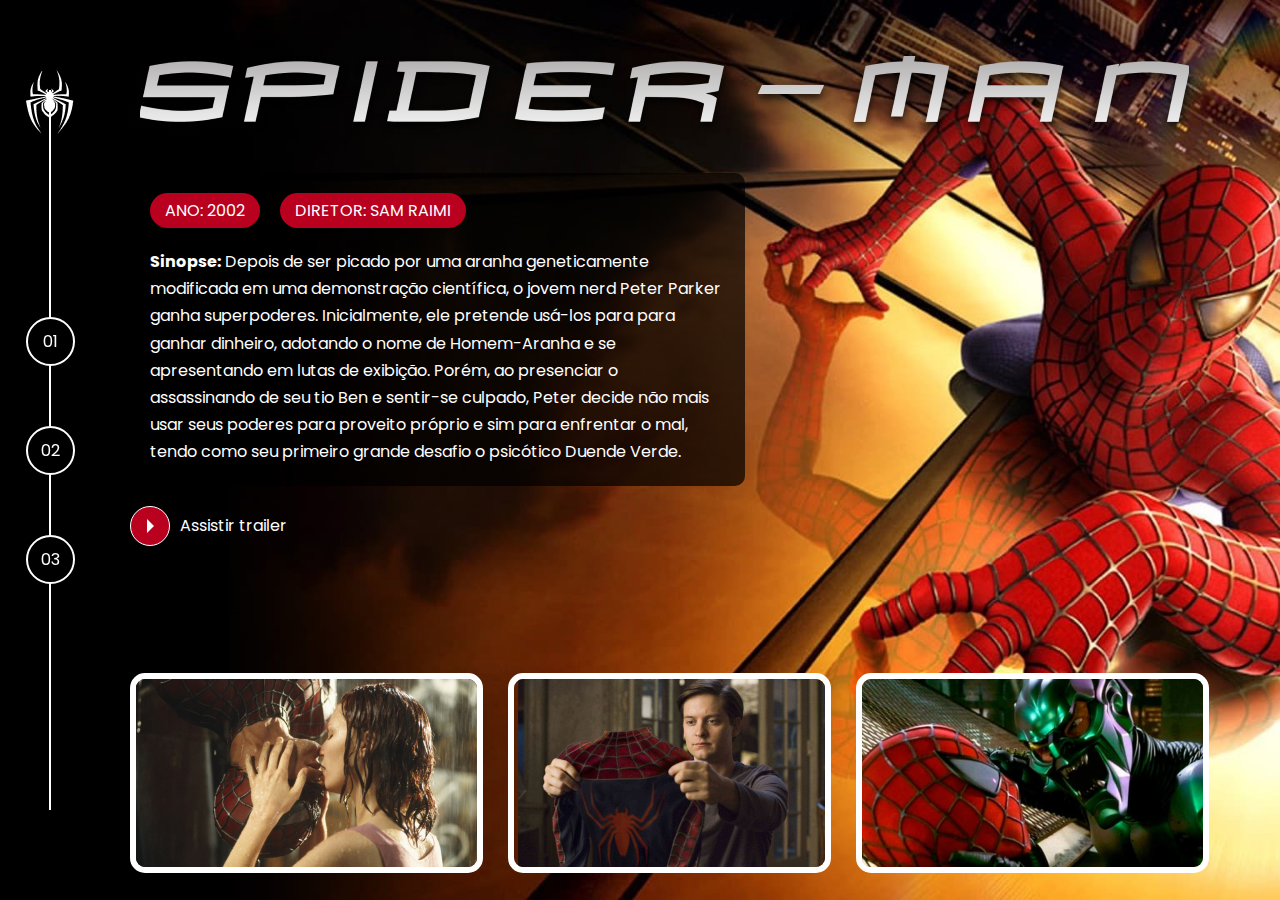
==== pages/tobey-maguire/spiderman1.html @ 0aff6899 "pagina dois toby maguire" ====
<!DOCTYPE html>
<html lang="pt-br">
<head>
    <meta charset="UTF-8">
    <meta http-equiv="X-UA-Compatible" content="IE=edge">
    <meta name="viewport" content="width=device-width, initial-scale=1.0">
    <link href="../../assets/css/internal.css" rel="stylesheet"/>
    <title>Spider-Man | Miranhaverso</title>
</head>

<body>
    <div class="s-wrapper">

    <div class="s-left-column">
         <nav class="navigator">
            <div class="navigator__icon">
            <a href="../../index.html">
            <img src="../../assets/images/icons/spiderman1.png" />
            </a>
    </div>

            <ul>
                <li><a href="#01">01</a></li>
                <li><a href="#02">02</a></li>
                <li><a href="#03">03</a></li>
            </ul>

        </nav>
       </div>

       <div class="s-main-content s-spiderman-01-01">
            <div class="s-main-content__top">
                <div class="s-logo">
                <img src="../../assets/images/spiderman-tobey/logo.png" alt="SpiderMan-2002" title="Spiderman (2002)"/>
        </div>
        
        <div class="s-description">
            <div class="pills">
                <ul>
                    <li>Ano: 2002</li>
                    <li>Diretor: Sam Raimi</li>
                </ul>
            </div>
            
            <div class="s-description__text">
                    <p><strong>Sinopse:</strong>&nbsp;Depois de ser picado por uma aranha geneticamente modificada em uma
                      demonstração científica, o jovem nerd Peter Parker ganha superpoderes. Inicialmente, ele pretende usá-los
                      para para ganhar dinheiro, adotando o nome de Homem-Aranha e se apresentando em lutas de exibição. Porém,
                      ao presenciar o assassinando de seu tio Ben e sentir-se culpado, Peter decide não mais usar seus poderes
                      para proveito próprio e sim para enfrentar o mal, tendo como seu primeiro grande desafio o psicótico
                      Duende Verde.</p>
            </div>
                </div>

                <div class="s-links">
                    <ul>
                      <li>
                        <a href="https://www.youtube.com/watch?v=TYMMOjBUPMM" class="link-button" target="_blank">
                          <span class="icon">
                            <div class="play-icon">&nbsp;</div>
                          </span>
                          <span class="label">
                            Assistir trailer
                          </span>
                        </a>
                      </li>
                    </ul>
                  </div>
       </div>
       
        <div class="s-main-content__bottom">
            <div class="gallery">
                <ul>
                    <li>
                        <a href="#"><img src="../../assets/images/spiderman-tobey/gallery/movie-01/image-01.png" alt="">
                        </a>
                    </li>
                    <li>
                        <a href="#"><img src="../../assets/images/spiderman-tobey/gallery/movie-01/image-02.png" alt="">
                        </a>
                    </li>
                    <li>
                        <a href="#"><img src="../../assets/images/spiderman-tobey/gallery/movie-01/image-03.png" alt="">
                        </a>
                    </li>
                </ul>
            </div>
       </div>
    </div>
    
</body>
</html>
---- assets/css/internal.css ----
@import url('reset.css');
@import url('global.css');


.s-wrapper {
    display: flex;
    height: 100vh;
    flex-flow: row nowrap; 
    background-color: rgb(152, 155, 155); 
}

.s-wrapper .s-left-column {
    width: 100px;
    height: 100%;
    display: flex;
    justify-content: center;
    align-items: center;
    position: fixed;
    padding-right: 50px;
    left: 0;
    top: 0;
    z-index: 1;
}

.s-wrapper .s-main-content{
    height: 100%;
    width: 100%;
    padding-left: 130px;
    position: relative;
}

.navigator {
    height: 80vh;
    display: flex;
    justify-content: center;
    align-items: center;
    width: 100%;
    position: relative;
}

.navigator ul li {
    margin: 60px 0;
}

.navigator ul li:first-child{
    margin-top: 0;
}
.navigator ul li:last-child{
    margin-bottom: 0;
}

.navigator ul li a{
    color: white;
    border: solid 2px white;
    width: 45px;
    height: 45px;
    border-radius: 50%;
    background-color: black;
    display: flex;
    align-items: center;
    justify-content: center;
}

.navigator::before {
    content: '';
    position: absolute;
    top: 0;
    width: 2px;
    height: 100%;
    background-color: white;
    z-index: 0;
}

.navigator ul{
    z-index: 1;
}

.navigator ul li a:hover, 
.navigator ul li a.active {
    color: var(--primary-color);
    background-color: white;
}

.navigator .navigator__icon{
    position: absolute;
    top: -20px;
}

.s-wrapper .s-main-content__top {
    height: 80vh;
    display: flex;
    flex-direction: column;
    justify-content: flex-start;
  }
  
  .s-wrapper .s-main-content__bottom{
    height: 20vh;
    display: flex;
    flex-direction: column;
    justify-content: flex-end;
  }
  
  .s-wrapper .s-main-content .s-logo img{
    margin-top: 50px;
    margin-left: 0;
    margin-bottom: 30px;
  }

  .pills ul {
    display: flex;
    flex-direction: row;
  }

  .pills ul li {
    background-color: var(--primary-color);
    color: white;
    padding: 5px 15px;
    margin: 0 10px;
    border-radius: 20px;
    text-transform: uppercase;
  }

  .pills ul li:first-child{
    margin-left: 0;
  }

  .s-wrapper .s-main-content__top .s-description{
    background-color: rgba(0,0,0,.7);
    max-width: 50%;
    padding: 20px;
    border-radius: 10px;
  }

  .s-wrapper .s-main-content__top .s-description .s-description__text p{
    color: white;
    line-height: 170%;
  }

  .s-wrapper .s-main-content__top .s-description .pills{
    margin-bottom: 20px;
  }

  a.link-button{
    display: flex;
    align-items: center;
    justify-content: center;
    color: white;
  }

  a.link-button .icon{
    width: 32px;
    height: 32px;
    padding: 3px;
    background-color: var(--primary-color);
    border: solid 1px white;
    background-clip: content-top;
    border-radius: 50%;
    position: relative;
    display: flex;
    align-items: center;
    justify-content: center;
}

a.link-button .icon .play-icon{
    border: solid 7px white;
    width: 0px;
    height: 0px;
    border-top-color: transparent;
    border-right-color: transparent;
    border-bottom-color: transparent;
    margin-right: -7px;
  }

  a.link-button .label{
    margin-left: 10px;
  }

  .s-wrapper .s-main-content .s-links{
    padding: 20px;
    padding-left: 0;
  }
  
  .s-wrapper .s-main-content .s-links ul{
    display: flex;
    flex-direction: row;
  }

  .gallery {
    padding: 20px;
    padding-left: 0;
  }

  .gallery ul{
    display: flex;
    flex-direction: row;
  }

  .gallery ul li {
    margin-left: 25px;
  }

  .gallery ul li:first-child {
    margin-left: 0;
  }

  .gallery ul li a img{
    border: solid 6px white;
    border-radius: 15px;
  }

  .s-spiderman-01-01 {
    background-image: url('../../assets/images/spiderman-tobey/background.png');
    background-size:cover;
  }

  .s-spiderman-01-02 {
    background-image: url('../images/spiderman-tobey/movie-02/background.png');
    background-size: cover;
  }
  
  .s-spiderman-01-03 {
    background-image: url('../images/spiderman-tobey/movie-03/background.png');
    background-size: cover;
  }
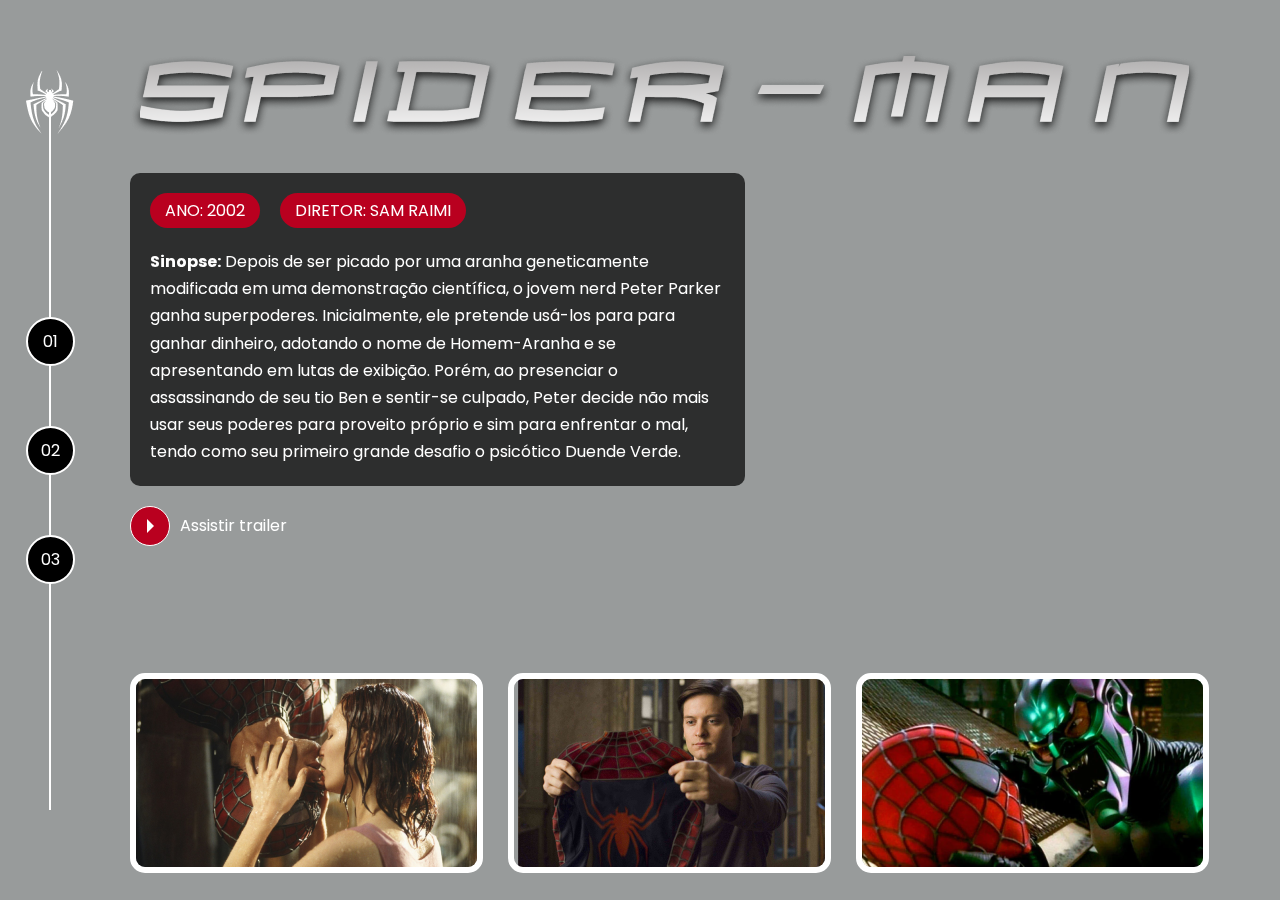
==== commit f1988a00: "adc videos em background e carrosel imagens" ====
--- a/pages/tobey-maguire/spiderman1.html
+++ b/pages/tobey-maguire/spiderman1.html
@@ -5,11 +5,16 @@
     <meta http-equiv="X-UA-Compatible" content="IE=edge">
     <meta name="viewport" content="width=device-width, initial-scale=1.0">
     <link href="../../assets/css/internal.css" rel="stylesheet"/>
+    <link rel="stylesheet" href="https://cdn.jsdelivr.net/npm/@fancyapps/ui@4.0/dist/fancybox.css"/>
     <title>Spider-Man | Miranhaverso</title>
 </head>
 
 <body>
     <div class="s-wrapper">
+
+        <video loop autoplay muted>
+            <source src="../../assets/videos/spiderman-2002-trailer.mp4" type="video/mp4" />
+          </video>
 
     <div class="s-left-column">
          <nav class="navigator">
@@ -28,7 +33,7 @@
         </nav>
        </div>
 
-       <div class="s-main-content s-spiderman-01-01">
+       <div class="s-main-content">
             <div class="s-main-content__top">
                 <div class="s-logo">
                 <img src="../../assets/images/spiderman-tobey/logo.png" alt="SpiderMan-2002" title="Spiderman (2002)"/>
@@ -72,21 +77,29 @@
             <div class="gallery">
                 <ul>
                     <li>
-                        <a href="#"><img src="../../assets/images/spiderman-tobey/gallery/movie-01/image-01.png" alt="">
+                        <a data-fancybox href="../../assets/images/spiderman-tobey/gallery/movie-01/image-01-full.jpg">
+                            <img src="../../assets/images/spiderman-tobey/gallery/movie-01/image-01.png" alt="">
                         </a>
                     </li>
                     <li>
-                        <a href="#"><img src="../../assets/images/spiderman-tobey/gallery/movie-01/image-02.png" alt="">
+                        <a data-fancybox href="../../assets/images/spiderman-tobey/gallery/movie-01/image-02-full.jpg">
+                            <img src="../../assets/images/spiderman-tobey/gallery/movie-01/image-02.png" alt="">
                         </a>
                     </li>
                     <li>
-                        <a href="#"><img src="../../assets/images/spiderman-tobey/gallery/movie-01/image-03.png" alt="">
+                        <a data-fancybox href="../../assets/images/spiderman-tobey/gallery/movie-01/image-03-full.jpg">
+                            <img src="../../assets/images/spiderman-tobey/gallery/movie-01/image-03.png" alt="">
                         </a>
                     </li>
                 </ul>
             </div>
        </div>
     </div>
+
+    <script src="https://cdn.jsdelivr.net/npm/@fancyapps/ui@4.0/dist/fancybox.umd.js"></script>
+    <script>
+        //  JavaScript will go here
+      </script>
     
 </body>
 </html>--- a/assets/css/internal.css
+++ b/assets/css/internal.css
@@ -7,6 +7,12 @@
     height: 100vh;
     flex-flow: row nowrap; 
     background-color: rgb(152, 155, 155); 
+}
+
+.s-wrapper video{
+  position: fixed;
+  width: 100%;
+
 }
 
 .s-wrapper .s-left-column {
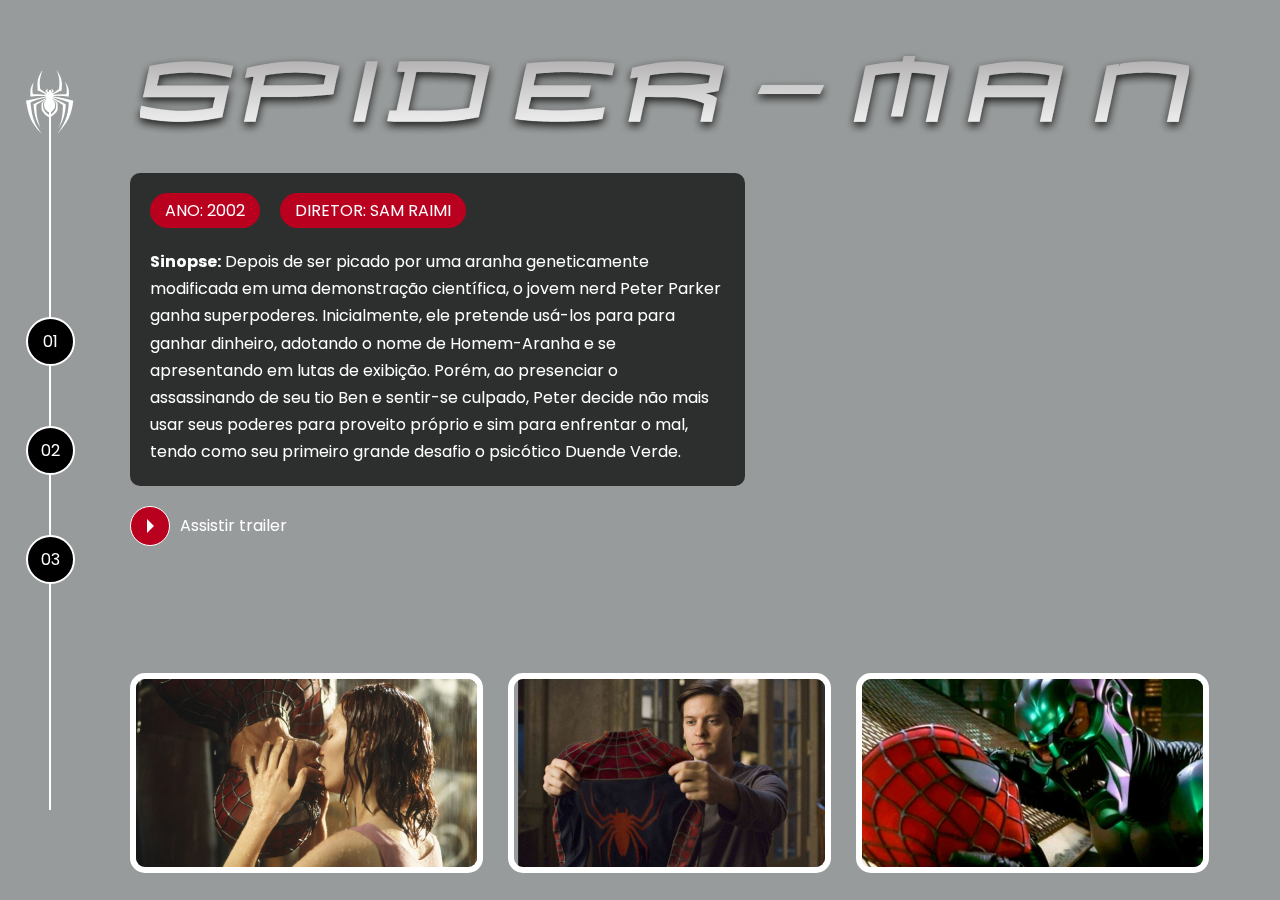
==== commit 1f0b788b: "commit save" ====
--- a/pages/tobey-maguire/spiderman1.html
+++ b/pages/tobey-maguire/spiderman1.html
@@ -25,7 +25,7 @@
     </div>
 
             <ul>
-                <li><a href="#01">01</a></li>
+                <li><a href="spiderman1.html">01</a></li>
                 <li><a href="#02">02</a></li>
                 <li><a href="#03">03</a></li>
             </ul>
